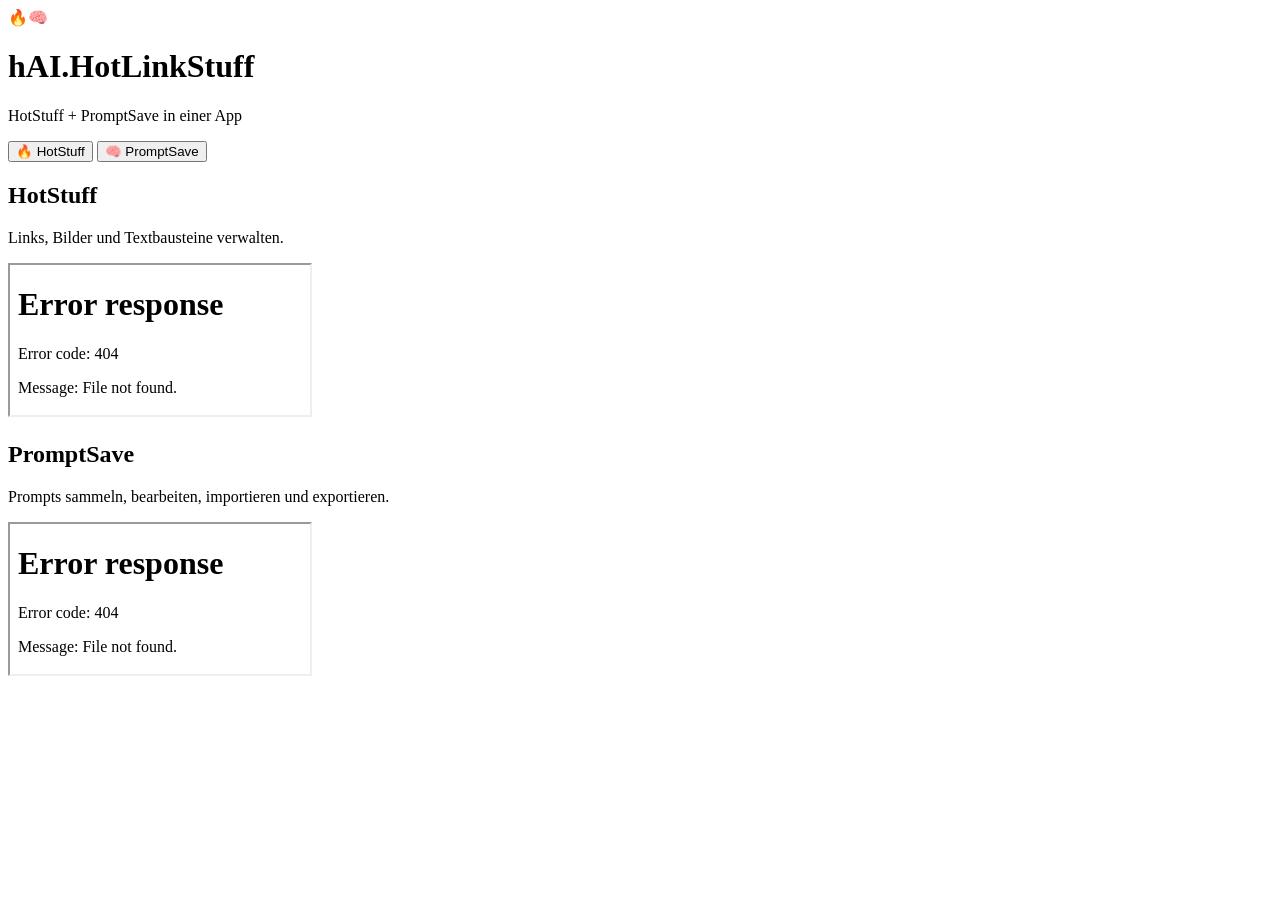
==== index.html @ f248e0e7 "Add files via upload" ====
<!DOCTYPE html>
<html lang="de">
<head>
  <meta charset="UTF-8" />
  <meta name="viewport" content="width=device-width, initial-scale=1.0" />
  <title>hAI.HotLinkStuff</title>
  <link rel="stylesheet" href="./assets/app.css" />
</head>
<body>
  <header class="app-header">
    <div class="brand-wrap">
      <div class="brand-mark">🔥🧠</div>
      <div>
        <h1>hAI.HotLinkStuff</h1>
        <p>HotStuff + PromptSave in einer App</p>
      </div>
    </div>

    <div class="header-actions">
      <button class="nav-btn active" data-tab="hotstuff">🔥 HotStuff</button>
      <button class="nav-btn" data-tab="promptsave">🧠 PromptSave</button>
    </div>
  </header>

  <main class="app-main">
    <section id="panel-hotstuff" class="tab-panel active">
      <div class="panel-head">
        <h2>HotStuff</h2>
        <p>Links, Bilder und Textbausteine verwalten.</p>
      </div>
      <iframe src="./modules/hotstuff.html" title="HotStuff" loading="eager"></iframe>
    </section>

    <section id="panel-promptsave" class="tab-panel">
      <div class="panel-head">
        <h2>PromptSave</h2>
        <p>Prompts sammeln, bearbeiten, importieren und exportieren.</p>
      </div>
      <iframe src="./modules/promptsave.html" title="PromptSave" loading="lazy"></iframe>
    </section>
  </main>

  <script src="./assets/app.js" defer></script>
</body>
</html>
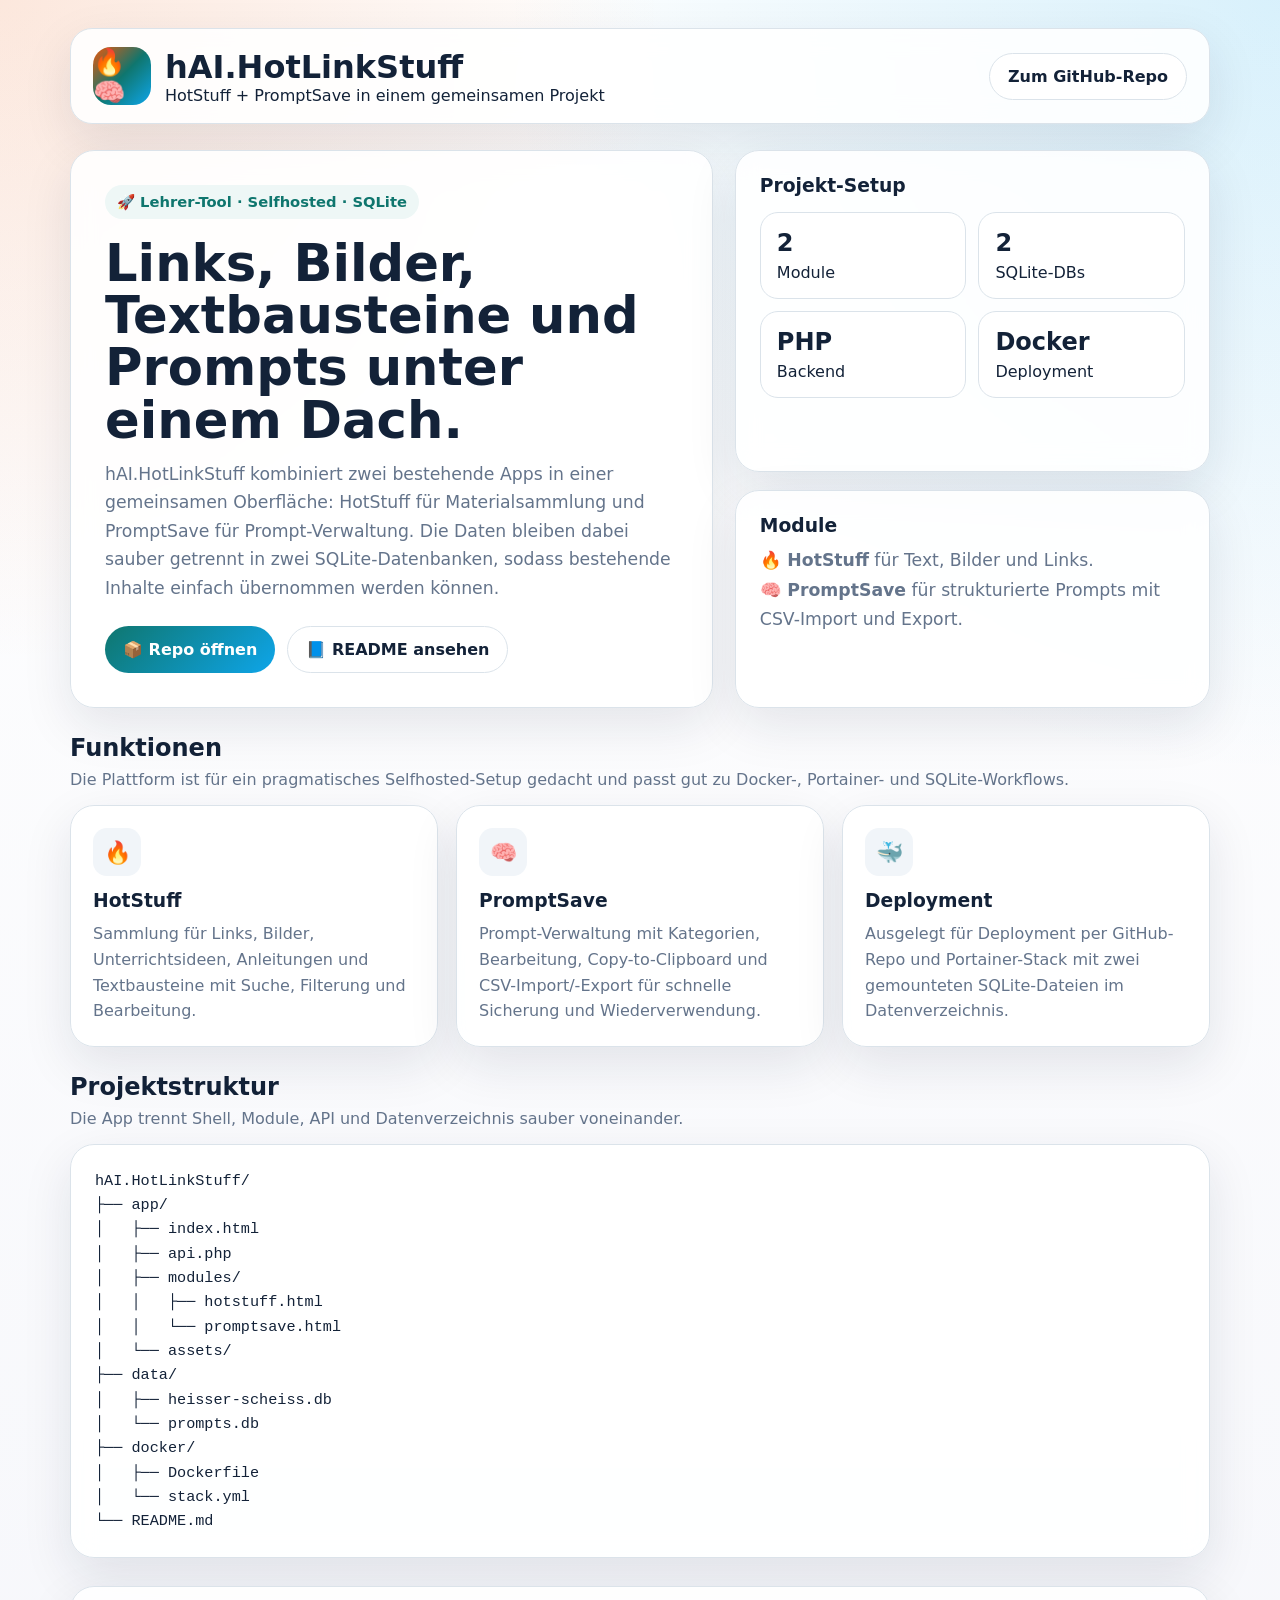
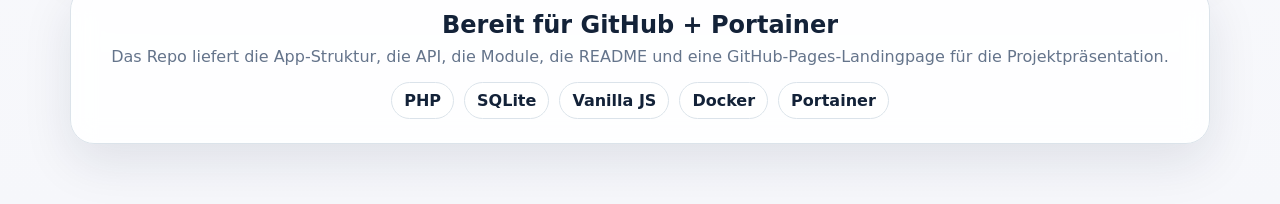
==== commit 25adfd16: "Add files via upload" ====
--- a/index.html
+++ b/index.html
@@ -4,42 +4,206 @@
   <meta charset="UTF-8" />
   <meta name="viewport" content="width=device-width, initial-scale=1.0" />
   <title>hAI.HotLinkStuff</title>
-  <link rel="stylesheet" href="./assets/app.css" />
+  <meta name="description" content="hAI.HotLinkStuff vereint HotStuff und PromptSave in einem Projekt für Links, Bilder, Textbausteine und Prompts." />
+  <style>
+    :root {
+      --bg: #f6f7fb;
+      --surface: rgba(255,255,255,0.88);
+      --text: #132238;
+      --muted: #64748b;
+      --border: #dbe3ea;
+      --accent: #0f766e;
+      --accent-2: #ea580c;
+      --accent-3: #0ea5e9;
+      --shadow: 0 18px 50px rgba(19, 34, 56, 0.10);
+      --radius: 24px;
+    }
+    * { box-sizing: border-box; }
+    body {
+      margin: 0;
+      font-family: Inter, system-ui, sans-serif;
+      color: var(--text);
+      background:
+        radial-gradient(circle at top left, rgba(234,88,12,0.14), transparent 30%),
+        radial-gradient(circle at top right, rgba(14,165,233,0.16), transparent 35%),
+        linear-gradient(180deg, #ffffff 0%, #f6f7fb 100%);
+    }
+    .wrap { max-width: 1180px; margin: 0 auto; padding: 28px 20px 60px; }
+    .topbar {
+      display: flex; justify-content: space-between; align-items: center; gap: 18px;
+      padding: 18px 22px; border: 1px solid var(--border); border-radius: 22px;
+      background: var(--surface); backdrop-filter: blur(12px); box-shadow: var(--shadow);
+    }
+    .brand { display: flex; gap: 14px; align-items: center; }
+    .brand-mark {
+      width: 58px; height: 58px; border-radius: 18px; display: grid; place-items: center;
+      font-size: 26px; color: white;
+      background: linear-gradient(135deg, var(--accent-2), var(--accent), var(--accent-3));
+    }
+    h1,h2,h3,p { margin: 0; }
+    .hero {
+      margin-top: 26px;
+      display: grid; grid-template-columns: 1.15fr 0.85fr; gap: 22px;
+      align-items: stretch;
+    }
+    .hero-card, .panel, .feature, .code, .footer-card {
+      border: 1px solid var(--border); border-radius: var(--radius); background: var(--surface);
+      backdrop-filter: blur(12px); box-shadow: var(--shadow);
+    }
+    .hero-card { padding: 34px; }
+    .eyebrow {
+      display: inline-flex; gap: 8px; align-items: center; padding: 8px 12px;
+      border-radius: 999px; background: #eef7f6; color: var(--accent); font-weight: 700; font-size: 0.92rem;
+      margin-bottom: 18px;
+    }
+    .hero h2 { font-size: clamp(2rem, 4vw, 4rem); line-height: 1.02; margin-bottom: 14px; }
+    .hero p { color: var(--muted); font-size: 1.08rem; line-height: 1.65; max-width: 60ch; }
+    .hero-actions { display: flex; gap: 12px; flex-wrap: wrap; margin-top: 24px; }
+    .btn {
+      display: inline-flex; align-items: center; justify-content: center; gap: 10px;
+      padding: 13px 18px; border-radius: 999px; text-decoration: none; font-weight: 700;
+      border: 1px solid var(--border); transition: 0.2s ease;
+    }
+    .btn.primary { background: linear-gradient(135deg, var(--accent), var(--accent-3)); color: #fff; border: none; }
+    .btn.secondary { background: #fff; color: var(--text); }
+    .btn:hover { transform: translateY(-1px); }
+    .hero-side { display: grid; gap: 18px; }
+    .panel { padding: 24px; }
+    .stat-grid { display: grid; grid-template-columns: repeat(2, 1fr); gap: 12px; margin-top: 16px; }
+    .stat {
+      padding: 16px; border-radius: 18px; background: #fff; border: 1px solid var(--border);
+    }
+    .stat strong { display: block; font-size: 1.5rem; margin-bottom: 6px; }
+    .section { margin-top: 26px; }
+    .section-head { margin-bottom: 16px; }
+    .section-head p { color: var(--muted); margin-top: 8px; }
+    .feature-grid { display: grid; grid-template-columns: repeat(3, 1fr); gap: 18px; }
+    .feature { padding: 22px; }
+    .feature .icon {
+      width: 48px; height: 48px; border-radius: 14px; display: grid; place-items: center;
+      background: #f1f5f9; font-size: 22px; margin-bottom: 14px;
+    }
+    .feature p { color: var(--muted); margin-top: 10px; line-height: 1.6; }
+    .code { padding: 24px; overflow: auto; }
+    pre { margin: 0; font-size: 0.95rem; line-height: 1.6; }
+    .footer-card { margin-top: 28px; padding: 24px; text-align: center; }
+    .footer-card p { color: var(--muted); margin-top: 8px; }
+    .mini-badges { display: flex; gap: 10px; flex-wrap: wrap; margin-top: 16px; justify-content: center; }
+    .mini-badges span {
+      padding: 8px 12px; border-radius: 999px; background: #fff; border: 1px solid var(--border); font-weight: 600;
+    }
+    @media (max-width: 980px) {
+      .hero, .feature-grid { grid-template-columns: 1fr; }
+      .topbar { flex-direction: column; align-items: flex-start; }
+    }
+  </style>
 </head>
 <body>
-  <header class="app-header">
-    <div class="brand-wrap">
-      <div class="brand-mark">🔥🧠</div>
-      <div>
-        <h1>hAI.HotLinkStuff</h1>
-        <p>HotStuff + PromptSave in einer App</p>
-      </div>
-    </div>
-
-    <div class="header-actions">
-      <button class="nav-btn active" data-tab="hotstuff">🔥 HotStuff</button>
-      <button class="nav-btn" data-tab="promptsave">🧠 PromptSave</button>
-    </div>
-  </header>
-
-  <main class="app-main">
-    <section id="panel-hotstuff" class="tab-panel active">
-      <div class="panel-head">
-        <h2>HotStuff</h2>
-        <p>Links, Bilder und Textbausteine verwalten.</p>
-      </div>
-      <iframe src="./modules/hotstuff.html" title="HotStuff" loading="eager"></iframe>
-    </section>
-
-    <section id="panel-promptsave" class="tab-panel">
-      <div class="panel-head">
-        <h2>PromptSave</h2>
-        <p>Prompts sammeln, bearbeiten, importieren und exportieren.</p>
-      </div>
-      <iframe src="./modules/promptsave.html" title="PromptSave" loading="lazy"></iframe>
-    </section>
-  </main>
-
-  <script src="./assets/app.js" defer></script>
+  <div class="wrap">
+    <header class="topbar">
+      <div class="brand">
+        <div class="brand-mark">🔥🧠</div>
+        <div>
+          <h1>hAI.HotLinkStuff</h1>
+          <p>HotStuff + PromptSave in einem gemeinsamen Projekt</p>
+        </div>
+      </div>
+      <a class="btn secondary" href="https://github.com/jbkunama1/hAi.HotLinkStuff" target="_blank" rel="noopener noreferrer">Zum GitHub-Repo</a>
+    </header>
+
+    <section class="hero">
+      <article class="hero-card">
+        <div class="eyebrow">🚀 Lehrer-Tool · Selfhosted · SQLite</div>
+        <h2>Links, Bilder, Textbausteine und Prompts unter einem Dach.</h2>
+        <p>
+          hAI.HotLinkStuff kombiniert zwei bestehende Apps in einer gemeinsamen Oberfläche: HotStuff für Materialsammlung und PromptSave für Prompt-Verwaltung.
+          Die Daten bleiben dabei sauber getrennt in zwei SQLite-Datenbanken, sodass bestehende Inhalte einfach übernommen werden können.
+        </p>
+        <div class="hero-actions">
+          <a class="btn primary" href="https://github.com/jbkunama1/hAi.HotLinkStuff" target="_blank" rel="noopener noreferrer">📦 Repo öffnen</a>
+          <a class="btn secondary" href="./README.md" target="_blank" rel="noopener noreferrer">📘 README ansehen</a>
+        </div>
+      </article>
+
+      <aside class="hero-side">
+        <div class="panel">
+          <h3>Projekt-Setup</h3>
+          <div class="stat-grid">
+            <div class="stat"><strong>2</strong><span>Module</span></div>
+            <div class="stat"><strong>2</strong><span>SQLite-DBs</span></div>
+            <div class="stat"><strong>PHP</strong><span>Backend</span></div>
+            <div class="stat"><strong>Docker</strong><span>Deployment</span></div>
+          </div>
+        </div>
+        <div class="panel">
+          <h3>Module</h3>
+          <p style="margin-top:10px;color:var(--muted);line-height:1.7;">
+            🔥 <strong>HotStuff</strong> für Text, Bilder und Links.<br>
+            🧠 <strong>PromptSave</strong> für strukturierte Prompts mit CSV-Import und Export.
+          </p>
+        </div>
+      </aside>
+    </section>
+
+    <section class="section">
+      <div class="section-head">
+        <h2>Funktionen</h2>
+        <p>Die Plattform ist für ein pragmatisches Selfhosted-Setup gedacht und passt gut zu Docker-, Portainer- und SQLite-Workflows.</p>
+      </div>
+      <div class="feature-grid">
+        <article class="feature">
+          <div class="icon">🔥</div>
+          <h3>HotStuff</h3>
+          <p>Sammlung für Links, Bilder, Unterrichtsideen, Anleitungen und Textbausteine mit Suche, Filterung und Bearbeitung.</p>
+        </article>
+        <article class="feature">
+          <div class="icon">🧠</div>
+          <h3>PromptSave</h3>
+          <p>Prompt-Verwaltung mit Kategorien, Bearbeitung, Copy-to-Clipboard und CSV-Import/-Export für schnelle Sicherung und Wiederverwendung.</p>
+        </article>
+        <article class="feature">
+          <div class="icon">🐳</div>
+          <h3>Deployment</h3>
+          <p>Ausgelegt für Deployment per GitHub-Repo und Portainer-Stack mit zwei gemounteten SQLite-Dateien im Datenverzeichnis.</p>
+        </article>
+      </div>
+    </section>
+
+    <section class="section">
+      <div class="section-head">
+        <h2>Projektstruktur</h2>
+        <p>Die App trennt Shell, Module, API und Datenverzeichnis sauber voneinander.</p>
+      </div>
+      <div class="code">
+<pre>hAI.HotLinkStuff/
+├── app/
+│   ├── index.html
+│   ├── api.php
+│   ├── modules/
+│   │   ├── hotstuff.html
+│   │   └── promptsave.html
+│   └── assets/
+├── data/
+│   ├── heisser-scheiss.db
+│   └── prompts.db
+├── docker/
+│   ├── Dockerfile
+│   └── stack.yml
+└── README.md</pre>
+      </div>
+    </section>
+
+    <section class="footer-card">
+      <h2>Bereit für GitHub + Portainer</h2>
+      <p>Das Repo liefert die App-Struktur, die API, die Module, die README und eine GitHub-Pages-Landingpage für die Projektpräsentation.</p>
+      <div class="mini-badges">
+        <span>PHP</span>
+        <span>SQLite</span>
+        <span>Vanilla JS</span>
+        <span>Docker</span>
+        <span>Portainer</span>
+      </div>
+    </section>
+  </div>
 </body>
 </html>
